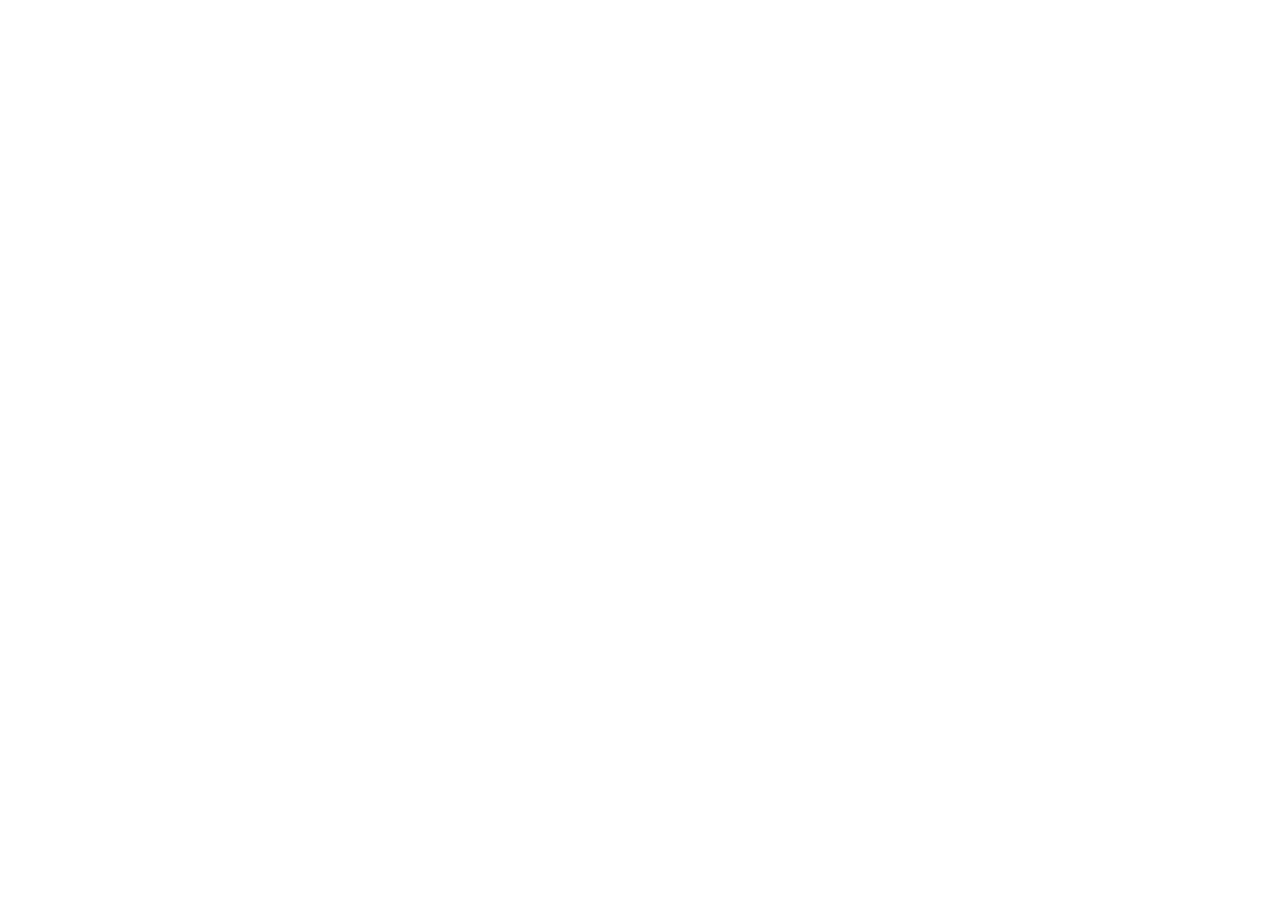
==== index.html @ ae7931d6 "chore: add memory game scaffold and documentation" ====
<!doctype html>
<html lang="ru">
  <head>
    <meta charset="UTF-8" />
    <meta name="viewport" content="width=device-width, initial-scale=1.0" />
    <meta name="description" content="Memory Game — игра на поиск пар карточек." />
    <title>Memory Game</title>
    <link rel="stylesheet" href="./src/styles/style.css" />
  </head>
  <body>
    <script type="module" src="./src/main.js"></script>
  </body>
</html>
---- src/styles/style.css ----
/* Базовые стили проекта. Оформление игры будет добавлено позже. */
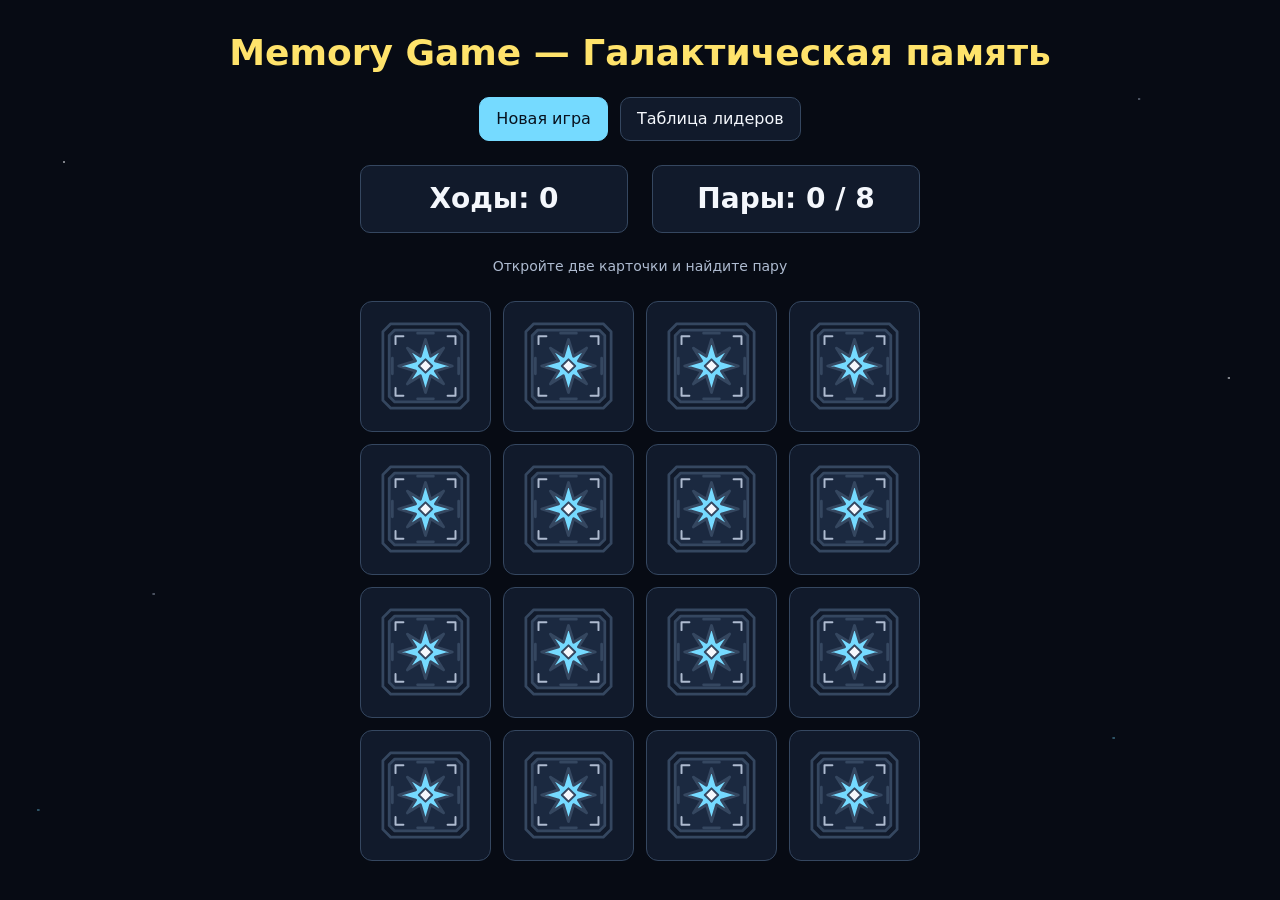
==== commit 0d664be1: "feat: add space-themed favicon" ====
--- a/index.html
+++ b/index.html
@@ -5,6 +5,7 @@
     <meta name="viewport" content="width=device-width, initial-scale=1.0" />
     <meta name="description" content="Memory Game — игра на поиск пар карточек." />
     <title>Memory Game</title>
+    <link rel="icon" type="image/svg+xml" sizes="any" href="./public/assets/favicon.svg" />
     <link rel="stylesheet" href="./src/styles/style.css" />
   </head>
   <body>
--- a/src/styles/style.css
+++ b/src/styles/style.css
@@ -1 +1,459 @@
-/* Базовые стили проекта. Оформление игры будет добавлено позже. */
+:root {
+  --color-bg: #070B14;
+  --color-surface: #111A2B;
+  --color-surface-raised: #1B2940;
+  --color-border: #354760;
+  --color-text: #F4F7FC;
+  --color-text-muted: #AEBBD0;
+  --color-title: #FFE36B;
+  --color-accent: #75DAFF;
+  --color-on-accent: #07111E;
+  --color-success: #93F5B5;
+  --color-error: #FF9CA8;
+
+  --font-family: system-ui, -apple-system, "Segoe UI", sans-serif;
+  --font-size-body: 16px;
+  --font-size-title: 36px;
+  --font-size-label: 14px;
+  --font-size-counter: 28px;
+  --line-height-body: 1.5;
+  --line-height-title: 1.15;
+  --line-height-label: 1.4;
+  --line-height-counter: 1.2;
+  --font-weight-bold: 700;
+
+  --space-1: 4px;
+  --space-2: 8px;
+  --space-3: 12px;
+  --space-4: 16px;
+  --space-5: 24px;
+  --space-6: 32px;
+  --space-7: 48px;
+
+  --radius-control: 10px;
+  --radius-card: 12px;
+  --radius-panel: 20px;
+}
+
+*,
+*::before,
+*::after {
+  box-sizing: border-box;
+}
+
+body {
+  min-width: 320px;
+  min-height: 100vh;
+  margin: 0;
+  background-color: var(--color-bg);
+  background-image:
+    radial-gradient(circle at 5% 18%, rgba(244, 247, 252, 0.5) 0 1px, transparent 1.5px),
+    radial-gradient(circle at 12% 66%, rgba(174, 187, 208, 0.4) 0 1px, transparent 1.5px),
+    radial-gradient(circle at 3% 90%, rgba(117, 218, 255, 0.35) 0 1px, transparent 1.5px),
+    radial-gradient(circle at 89% 11%, rgba(174, 187, 208, 0.4) 0 1px, transparent 1.5px),
+    radial-gradient(circle at 96% 42%, rgba(244, 247, 252, 0.5) 0 1px, transparent 1.5px),
+    radial-gradient(circle at 87% 82%, rgba(117, 218, 255, 0.35) 0 1px, transparent 1.5px);
+  color: var(--color-text);
+  font-family: var(--font-family);
+  font-size: var(--font-size-body);
+  line-height: var(--line-height-body);
+}
+
+button {
+  font: inherit;
+}
+
+button:enabled {
+  cursor: pointer;
+}
+
+button:disabled {
+  cursor: default;
+}
+
+button:focus-visible {
+  outline: 3px solid var(--color-accent);
+  outline-offset: 3px;
+}
+
+.app {
+  display: flex;
+  flex-direction: column;
+  gap: var(--space-5);
+  width: 100%;
+  max-width: 960px;
+  margin-inline: auto;
+  padding: var(--space-6);
+}
+
+.app-header {
+  display: flex;
+  flex-direction: column;
+  align-items: center;
+  gap: var(--space-5);
+}
+
+.app-title {
+  margin: 0;
+  color: var(--color-title);
+  font-size: var(--font-size-title);
+  font-weight: var(--font-weight-bold);
+  line-height: var(--line-height-title);
+  text-align: center;
+}
+
+.app-actions {
+  display: flex;
+  flex-wrap: wrap;
+  justify-content: center;
+  gap: var(--space-3);
+}
+
+.game-counters {
+  display: grid;
+  grid-template-columns: repeat(2, minmax(0, 1fr));
+  gap: var(--space-5);
+  width: 100%;
+  max-width: 560px;
+  margin-inline: auto;
+}
+
+.game-instruction,
+.game-card-fallback {
+  color: var(--color-text-muted);
+  font-size: var(--font-size-label);
+  line-height: var(--line-height-label);
+}
+
+.game-instruction {
+  margin: 0;
+  text-align: center;
+}
+
+.game-counter {
+  margin: 0;
+  padding: var(--space-4);
+  border: 1px solid var(--color-border);
+  border-radius: var(--radius-control);
+  background-color: var(--color-surface);
+  font-size: var(--font-size-counter);
+  font-weight: var(--font-weight-bold);
+  font-variant-numeric: tabular-nums;
+  line-height: var(--line-height-counter);
+  text-align: center;
+}
+
+.button {
+  min-height: 44px;
+  padding: var(--space-2) var(--space-4);
+  border: 1px solid var(--color-border);
+  border-radius: var(--radius-control);
+  background-color: var(--color-surface);
+  color: var(--color-text);
+}
+
+.button-primary {
+  border-color: var(--color-accent);
+  background-color: var(--color-accent);
+  color: var(--color-on-accent);
+}
+
+.game-board {
+  display: grid;
+  grid-template-columns: repeat(4, minmax(0, 1fr));
+  gap: var(--space-3);
+  width: 100%;
+  max-width: 560px;
+  margin-inline: auto;
+}
+
+.game-card {
+  position: relative;
+  display: grid;
+  place-items: center;
+  width: 100%;
+  min-width: 0;
+  min-height: 0;
+  aspect-ratio: 1;
+  padding: 0;
+  border: 0;
+  border-radius: var(--radius-card);
+  background-color: transparent;
+  color: var(--color-text);
+  perspective: 800px;
+}
+
+.game-card-inner {
+  position: absolute;
+  inset: 0;
+  transform-style: preserve-3d;
+  transition: transform 300ms ease-in-out;
+}
+
+.game-card[data-status="open"] .game-card-inner,
+.game-card[data-status="matched"] .game-card-inner {
+  transform: rotateY(180deg);
+}
+
+.game-card-side {
+  position: absolute;
+  inset: 0;
+  display: grid;
+  place-items: center;
+  border: 1px solid var(--color-border);
+  border-radius: var(--radius-card);
+  background-color: var(--color-surface);
+  backface-visibility: hidden;
+}
+
+.game-card-face {
+  transform: rotateY(180deg);
+  background-color: var(--color-surface-raised);
+}
+
+.game-card[data-status="open"] .game-card-face {
+  border-color: var(--color-accent);
+}
+
+.game-card[data-status="matched"] .game-card-face {
+  border-color: var(--color-success);
+}
+
+.game-card[data-status="matched"] .game-card-face::after {
+  content: "✓" / "";
+  position: absolute;
+  top: 0;
+  right: 0;
+  display: grid;
+  place-items: center;
+  width: 11%;
+  height: 11%;
+  color: var(--color-success);
+  font-size: clamp(6px, 1vw, 12px);
+  font-weight: var(--font-weight-bold);
+  line-height: 1;
+  pointer-events: none;
+}
+
+@media (hover: hover) and (pointer: fine) {
+  .game-card[data-status="closed"]:enabled:hover .game-card-back {
+    border-color: var(--color-accent);
+  }
+
+  .button-secondary:enabled:hover {
+    background-color: var(--color-surface-raised);
+    border-color: var(--color-accent);
+  }
+
+  .button-primary:enabled:hover {
+    box-shadow: 0 0 0 2px var(--color-accent);
+  }
+}
+
+.game-card-image,
+.game-card-back-image {
+  width: 78%;
+  height: 78%;
+  object-fit: contain;
+}
+
+.game-card-fallback {
+  max-width: 90%;
+  overflow-wrap: anywhere;
+  text-align: center;
+}
+
+.game-card[data-status="matched"] .game-card-fallback {
+  max-width: 78%;
+}
+
+.modal-overlay:not([hidden]) {
+  position: fixed;
+  inset: 0;
+  z-index: 10;
+  display: grid;
+  place-items: center;
+  padding: var(--space-4);
+  background-color: rgba(7, 11, 20, 0.8);
+}
+
+.modal-panel {
+  width: 100%;
+  max-width: 480px;
+  max-height: calc(100vh - 32px);
+  max-height: calc(100dvh - 32px);
+  overflow-y: auto;
+  overscroll-behavior: contain;
+  scrollbar-color: var(--color-border) var(--color-surface);
+  scrollbar-width: thin;
+  padding: var(--space-5);
+  border: 1px solid var(--color-border);
+  border-radius: var(--radius-panel);
+  background-color: var(--color-surface);
+  box-shadow: 0 24px 80px rgba(0, 0, 0, 0.45);
+}
+
+.modal-header {
+  display: flex;
+  align-items: flex-start;
+  gap: var(--space-3);
+  margin-bottom: var(--space-4);
+}
+
+.modal-title {
+  flex: 1;
+  min-width: 0;
+  margin: 0;
+  color: var(--color-title);
+  font-size: 24px;
+  line-height: var(--line-height-title);
+  overflow-wrap: anywhere;
+}
+
+.modal-close {
+  flex: 0 0 44px;
+  width: 44px;
+  padding: 0;
+  font-size: 28px;
+  line-height: 1;
+}
+
+@media (hover: hover) and (pointer: fine) {
+  .modal-close:enabled:hover {
+    border-color: var(--color-accent);
+  }
+}
+
+.modal-description,
+.leaderboard-empty,
+.modal-persistence {
+  margin: 0;
+}
+
+.modal-description {
+  color: var(--color-text-muted);
+}
+
+.victory-result {
+  margin: var(--space-3) 0 0;
+  color: var(--color-success);
+  font-size: var(--font-size-counter);
+  font-weight: var(--font-weight-bold);
+  font-variant-numeric: tabular-nums;
+}
+
+.leaderboard-empty {
+  margin-top: var(--space-4);
+}
+
+.modal-persistence {
+  margin-top: var(--space-4);
+  color: var(--color-text-muted);
+  font-size: var(--font-size-label);
+  line-height: var(--line-height-label);
+}
+
+.modal-actions {
+  display: flex;
+  flex-wrap: wrap;
+  gap: var(--space-3);
+  margin-top: var(--space-5);
+}
+
+.leaderboard-table {
+  width: 100%;
+  border-collapse: collapse;
+  font-variant-numeric: tabular-nums;
+}
+
+.leaderboard-table caption {
+  margin-bottom: var(--space-4);
+  text-align: left;
+}
+
+.leaderboard-table th,
+.leaderboard-table td {
+  padding: var(--space-2) var(--space-1);
+  border-bottom: 1px solid var(--color-border);
+  text-align: center;
+}
+
+.leaderboard-table th {
+  color: var(--color-text-muted);
+  font-weight: var(--font-weight-bold);
+}
+
+.leaderboard-table td:last-child {
+  white-space: nowrap;
+}
+
+@media (max-width: 767px) {
+  :root {
+    --font-size-title: 24px;
+    --font-size-counter: 20px;
+  }
+
+  .app {
+    gap: var(--space-4);
+    padding: var(--space-4);
+  }
+
+  .app-header {
+    gap: var(--space-4);
+  }
+
+  .app-title {
+    overflow-wrap: anywhere;
+  }
+
+  .app-actions {
+    flex-direction: column;
+    gap: var(--space-2);
+    width: 100%;
+  }
+
+  .button {
+    width: 100%;
+  }
+
+  .game-counters {
+    gap: var(--space-3);
+  }
+
+  .game-counter {
+    padding: var(--space-2);
+    overflow-wrap: anywhere;
+  }
+
+  .game-board {
+    gap: var(--space-2);
+  }
+
+  .game-card-fallback {
+    font-size: 11px;
+    line-height: 1.2;
+  }
+
+  .modal-panel {
+    padding: var(--space-4);
+  }
+
+  .modal-close {
+    width: 44px;
+  }
+
+  .modal-actions {
+    flex-direction: column;
+    gap: var(--space-2);
+  }
+}
+
+@media (prefers-reduced-motion: reduce) {
+  *,
+  *::before,
+  *::after {
+    animation: none !important;
+    transition: none !important;
+    scroll-behavior: auto !important;
+  }
+}
